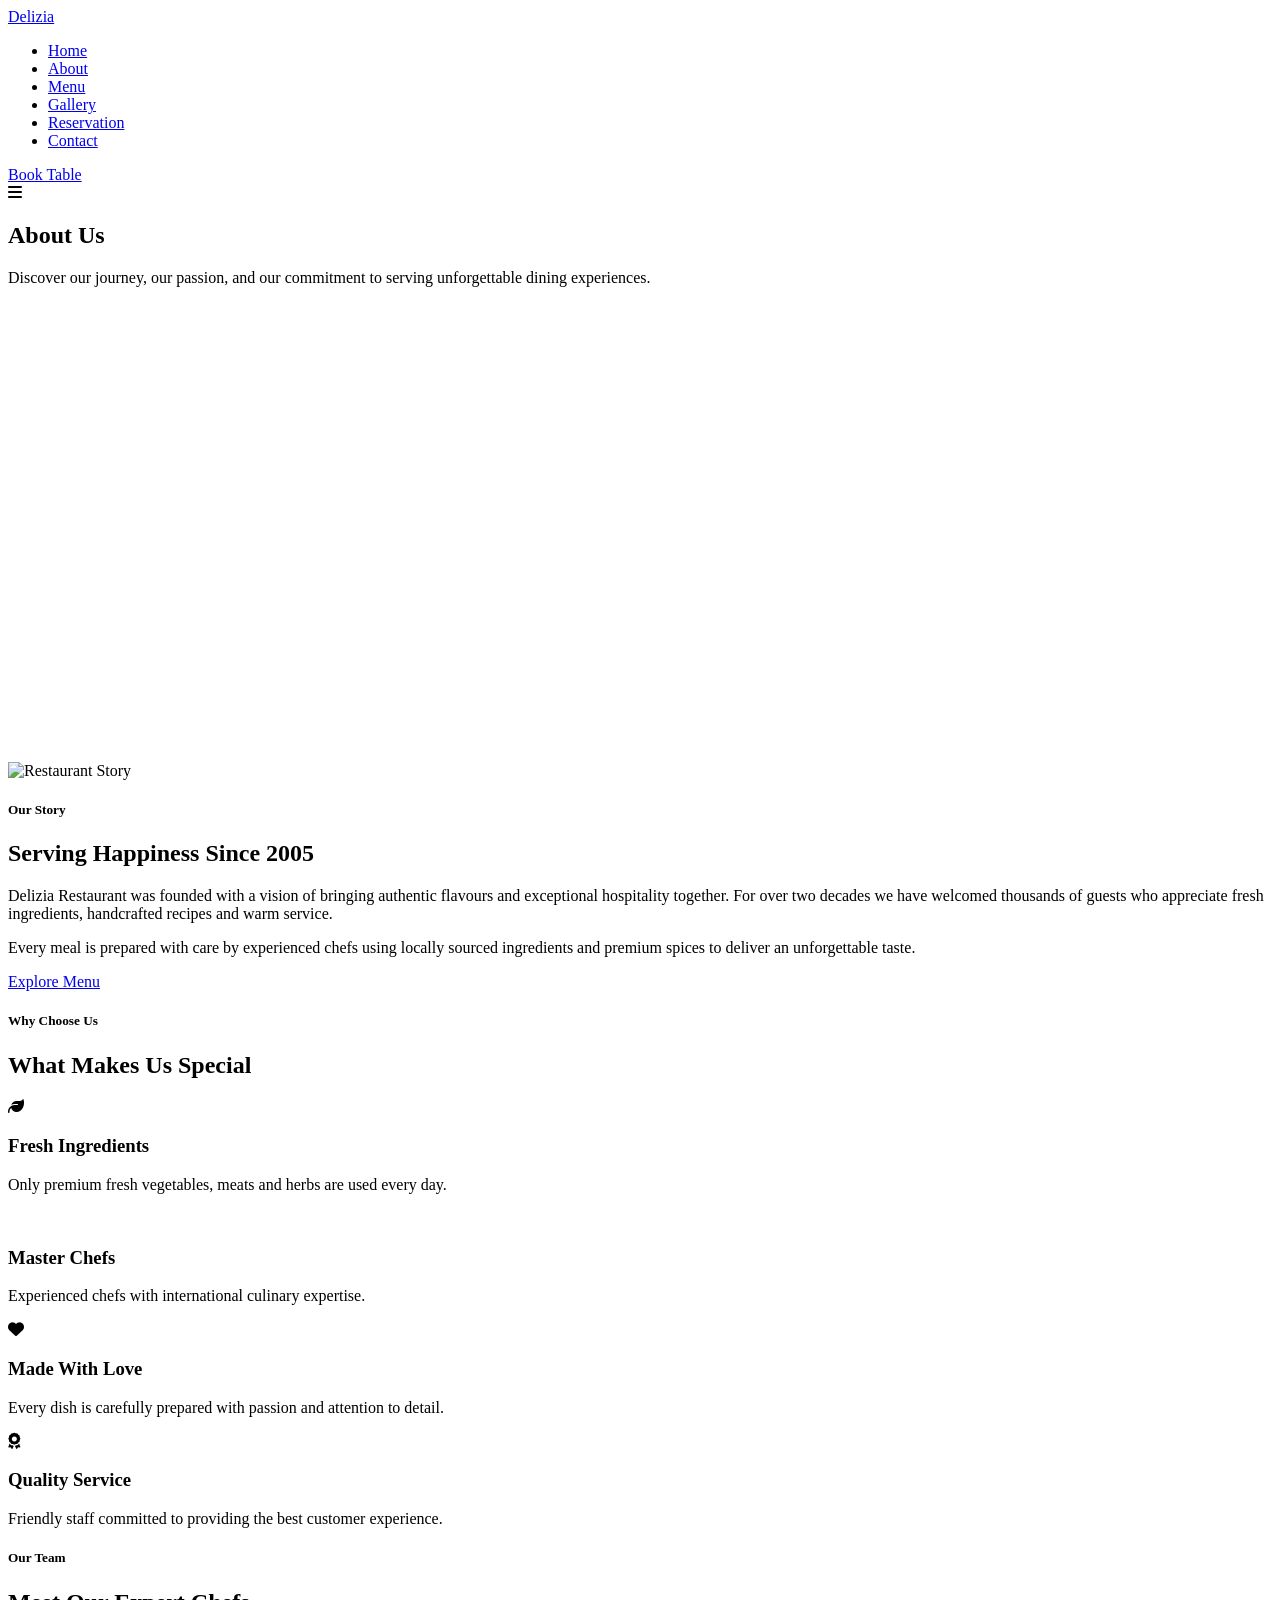
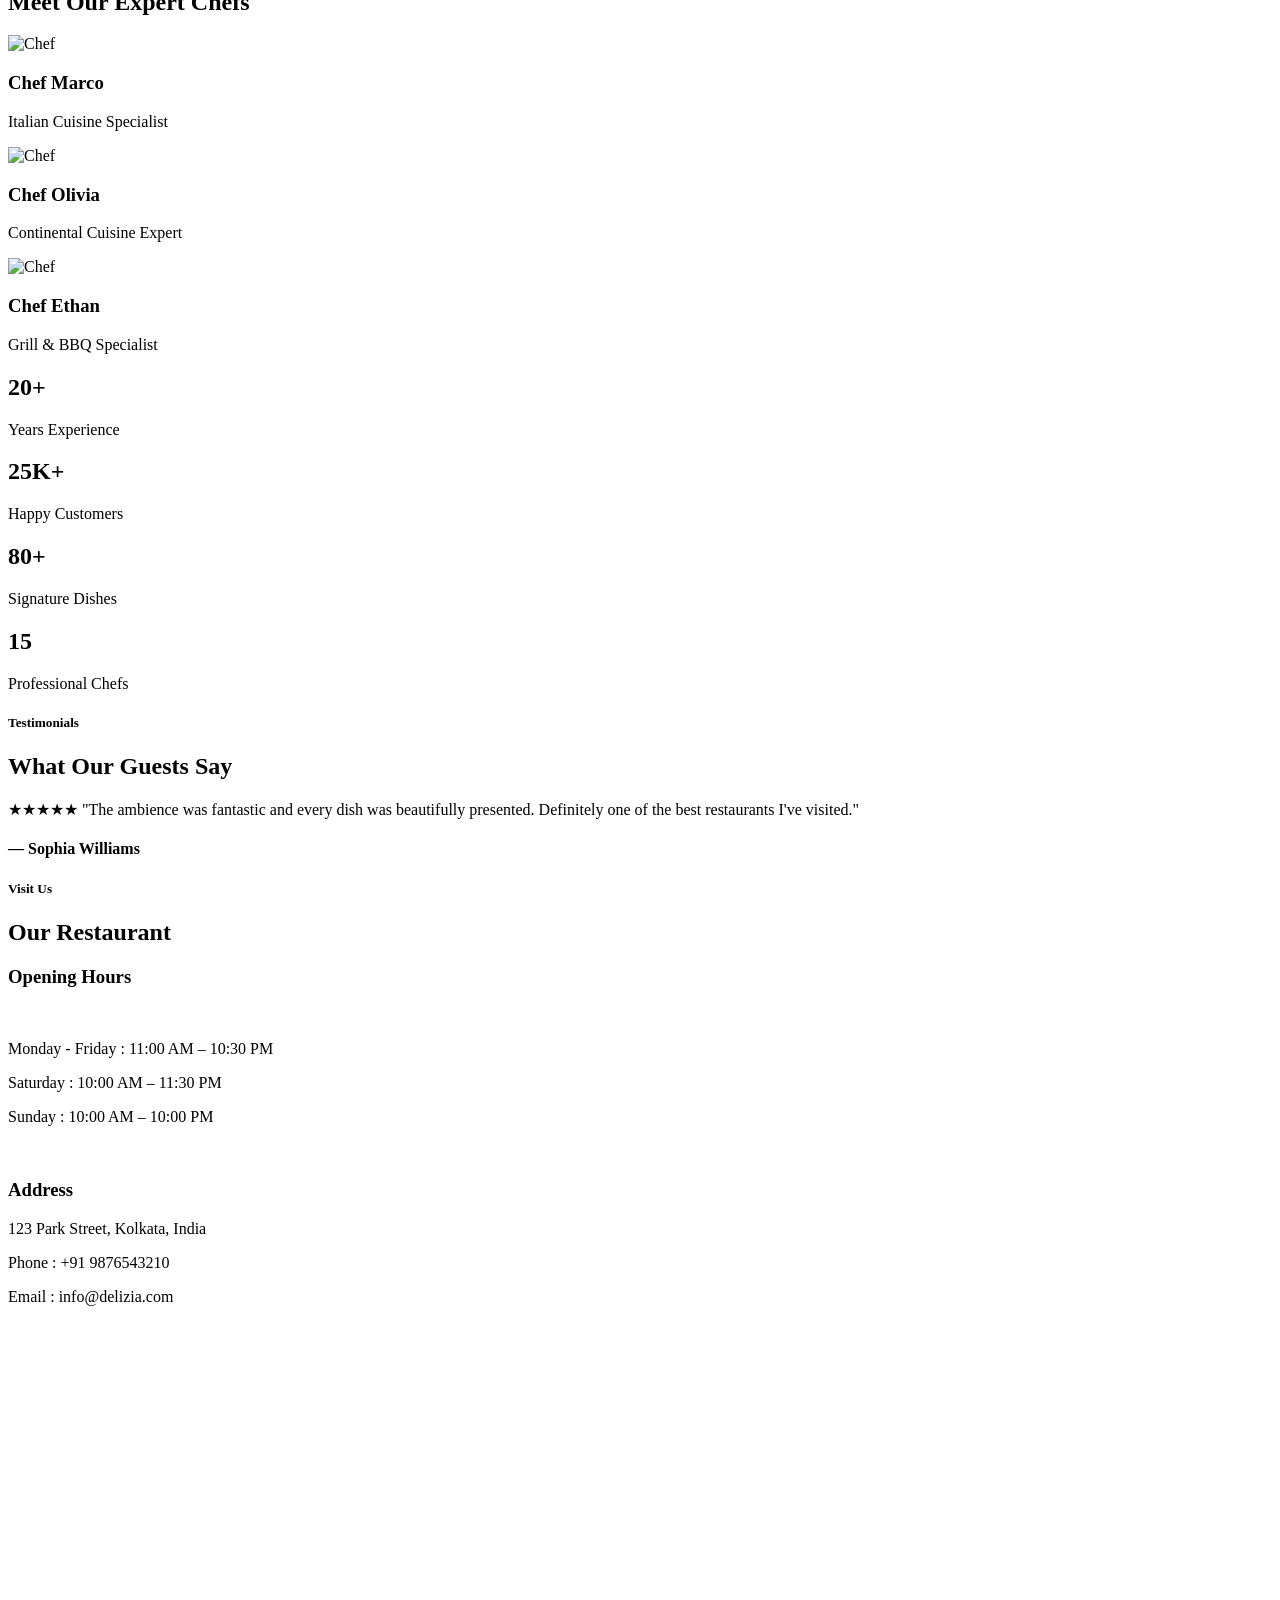
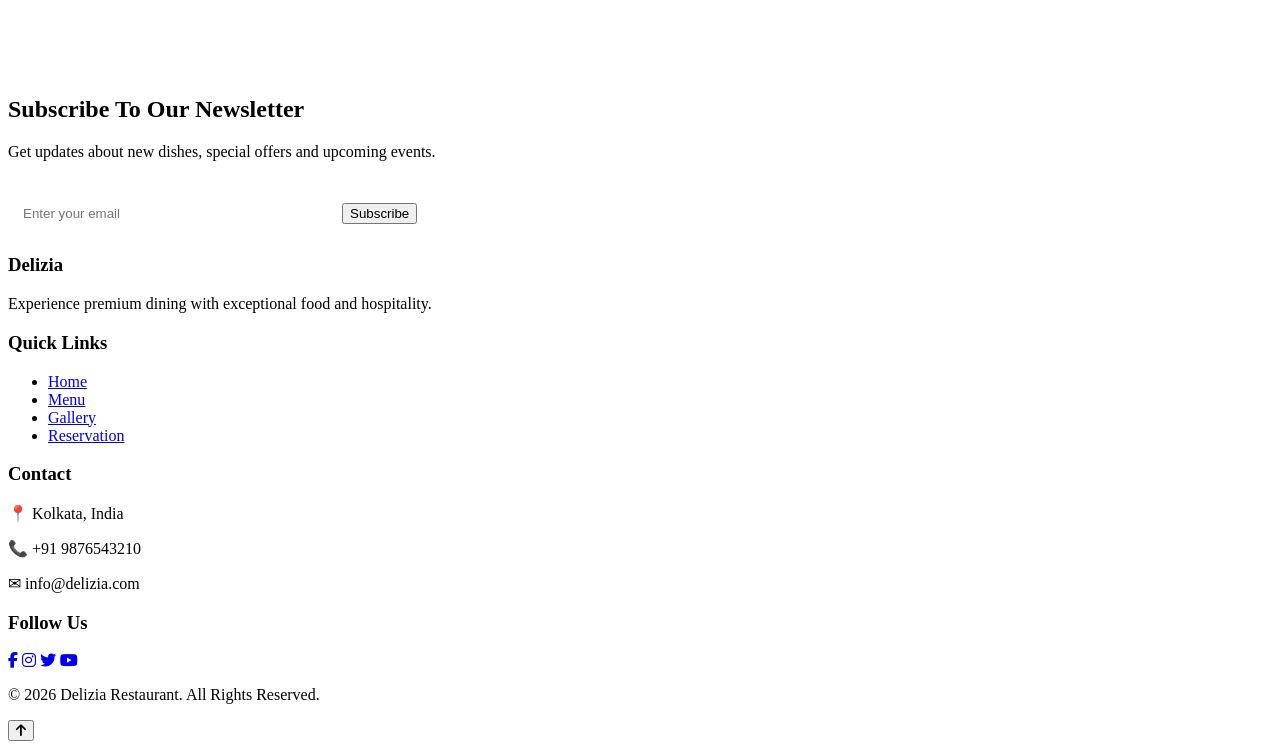
==== about.html @ a8a0c0d1 "Add files via upload" ====
<!DOCTYPE html>
<html lang="en">

<head>

    <meta charset="UTF-8">
    <meta name="viewport" content="width=device-width, initial-scale=1.0">

    <title>About Us | Delizia Restaurant</title>

    <link rel="stylesheet" href="css/style.css">
    <link rel="stylesheet" href="css/responsive.css">
    <link rel="stylesheet" href="css/animation.css">

    <link rel="preconnect" href="https://fonts.googleapis.com">

    <link rel="preconnect" href="https://fonts.gstatic.com" crossorigin>

    <link href="https://fonts.googleapis.com/css2?family=Poppins:wght@300;400;500;600;700&family=Playfair+Display:wght@600;700&display=swap" rel="stylesheet">

    <link rel="stylesheet"
    href="https://cdnjs.cloudflare.com/ajax/libs/font-awesome/6.6.0/css/all.min.css">

</head>

<body>

<!--================ HEADER ================-->

<header class="header">

<div class="container">

<a href="index.html" class="logo">

Delizia

</a>

<nav class="navbar">

<ul>

<li><a href="index.html">Home</a></li>

<li><a href="about.html" class="active">About</a></li>

<li><a href="menu.html">Menu</a></li>

<li><a href="gallery.html">Gallery</a></li>

<li><a href="reservation.html">Reservation</a></li>

<li><a href="contact.html">Contact</a></li>

</ul>

</nav>

<a href="reservation.html" class="btn">

Book Table

</a>

<div class="menu-toggle">

<i class="fas fa-bars"></i>

</div>

</div>

</header>

<!--================ PAGE BANNER ================-->

<section class="hero" style="height:60vh;">

<div class="container hero-content">

<h1>About Us</h1>

<p>

Discover our journey, our passion, and our commitment
to serving unforgettable dining experiences.

</p>

</div>

</section>

<!--================ OUR STORY ================-->

<section class="section">

<div class="container grid-2">

<div>

<img src="images/about/about-1.jpg" alt="Restaurant Story">

</div>

<div class="about-content">

<h5>Our Story</h5>

<h2>Serving Happiness Since 2005</h2>

<p>

Delizia Restaurant was founded with a vision of bringing
authentic flavours and exceptional hospitality together.

For over two decades we have welcomed thousands of
guests who appreciate fresh ingredients, handcrafted
recipes and warm service.

</p>

<p>

Every meal is prepared with care by experienced chefs
using locally sourced ingredients and premium spices to
deliver an unforgettable taste.

</p>

<a href="menu.html" class="btn">

Explore Menu

</a>

</div>

</div>

</section>

<!--================ WHY CHOOSE US ================-->

<section class="section features">

<div class="container">

<div class="section-title">

<h5>Why Choose Us</h5>

<h2>What Makes Us Special</h2>

</div>

<div class="feature-grid">

<div class="feature-box">

<i class="fas fa-leaf"></i>

<h3>Fresh Ingredients</h3>

<p>

Only premium fresh vegetables, meats and herbs
are used every day.

</p>

</div>

<div class="feature-box">

<i class="fas fa-user-chef"></i>

<h3>Master Chefs</h3>

<p>

Experienced chefs with international culinary
expertise.

</p>

</div>

<div class="feature-box">

<i class="fas fa-heart"></i>

<h3>Made With Love</h3>

<p>

Every dish is carefully prepared with passion
and attention to detail.

</p>

</div>

<div class="feature-box">

<i class="fas fa-award"></i>

<h3>Quality Service</h3>

<p>

Friendly staff committed to providing the best
customer experience.

</p>

</div>

</div>

</div>

</section>
<!--================ CHEFS =================-->

<section class="section">

<div class="container">

<div class="section-title">

<h5>Our Team</h5>

<h2>Meet Our Expert Chefs</h2>

</div>

<div class="cards">

<div class="card">

<img src="images/chef/chef1.jpg" alt="Chef">

<h3>Chef Marco</h3>

<p>Italian Cuisine Specialist</p>

</div>

<div class="card">

<img src="images/chef/chef2.jpg" alt="Chef">

<h3>Chef Olivia</h3>

<p>Continental Cuisine Expert</p>

</div>

<div class="card">

<img src="images/chef/chef3.jpg" alt="Chef">

<h3>Chef Ethan</h3>

<p>Grill & BBQ Specialist</p>

</div>

</div>

</div>

</section>

<!--================ COUNTER =================-->

<section class="cta">

<div class="container">

<div class="feature-grid">

<div>

<h2>20+</h2>

<p>Years Experience</p>

</div>

<div>

<h2>25K+</h2>

<p>Happy Customers</p>

</div>

<div>

<h2>80+</h2>

<p>Signature Dishes</p>

</div>

<div>

<h2>15</h2>

<p>Professional Chefs</p>

</div>

</div>

</div>

</section>

<!--================ TESTIMONIAL =================-->

<section class="section testimonial">

<div class="container">

<div class="section-title">

<h5>Testimonials</h5>

<h2>What Our Guests Say</h2>

</div>

<div class="testimonial-box">

<p>

★★★★★

"The ambience was fantastic and every dish was beautifully
presented. Definitely one of the best restaurants I've visited."

</p>

<h4>— Sophia Williams</h4>

</div>

</div>

</section>

<!--================ LOCATION =================-->

<section class="section">

<div class="container">

<div class="section-title">

<h5>Visit Us</h5>

<h2>Our Restaurant</h2>

</div>

<div class="grid-2">

<div>

<h3>Opening Hours</h3>

<br>

<p>Monday - Friday : 11:00 AM – 10:30 PM</p>

<p>Saturday : 10:00 AM – 11:30 PM</p>

<p>Sunday : 10:00 AM – 10:00 PM</p>

<br>

<h3>Address</h3>

<p>123 Park Street, Kolkata, India</p>

<p>Phone : +91 9876543210</p>

<p>Email : info@delizia.com</p>

</div>

<div>

<iframe
src="https://www.google.com/maps?q=Park%20Street%20Kolkata&output=embed"
width="100%"
height="350"
style="border:0;border-radius:12px;"
loading="lazy">
</iframe>

</div>

</div>

</div>

</section>

<!--================ NEWSLETTER =================-->

<section class="cta">

<div class="container">

<h2>Subscribe To Our Newsletter</h2>

<p>

Get updates about new dishes, special offers and upcoming events.

</p>

<form style="margin-top:30px;">

<input
type="email"
placeholder="Enter your email"
style="padding:15px;width:300px;max-width:90%;border:none;border-radius:50px;">

<button class="btn" type="submit">

Subscribe

</button>

</form>

</div>

</section>

<!--================ FOOTER =================-->

<footer>

<div class="container footer-grid">

<div>

<h3>Delizia</h3>

<p>

Experience premium dining with exceptional food and hospitality.

</p>

</div>

<div>

<h3>Quick Links</h3>

<ul>

<li><a href="index.html">Home</a></li>

<li><a href="menu.html">Menu</a></li>

<li><a href="gallery.html">Gallery</a></li>

<li><a href="reservation.html">Reservation</a></li>

</ul>

</div>

<div>

<h3>Contact</h3>

<p>📍 Kolkata, India</p>

<p>📞 +91 9876543210</p>

<p>✉ info@delizia.com</p>

</div>

<div>

<h3>Follow Us</h3>

<div class="social">

<a href="#"><i class="fab fa-facebook-f"></i></a>

<a href="#"><i class="fab fa-instagram"></i></a>

<a href="#"><i class="fab fa-twitter"></i></a>

<a href="#"><i class="fab fa-youtube"></i></a>

</div>

</div>

</div>

<div class="copyright">

<p>&copy; 2026 Delizia Restaurant. All Rights Reserved.</p>

</div>

</footer>

<button id="topBtn">
<i class="fas fa-arrow-up"></i>
</button>

<script src="js/main.js"></script>

</body>
</html>
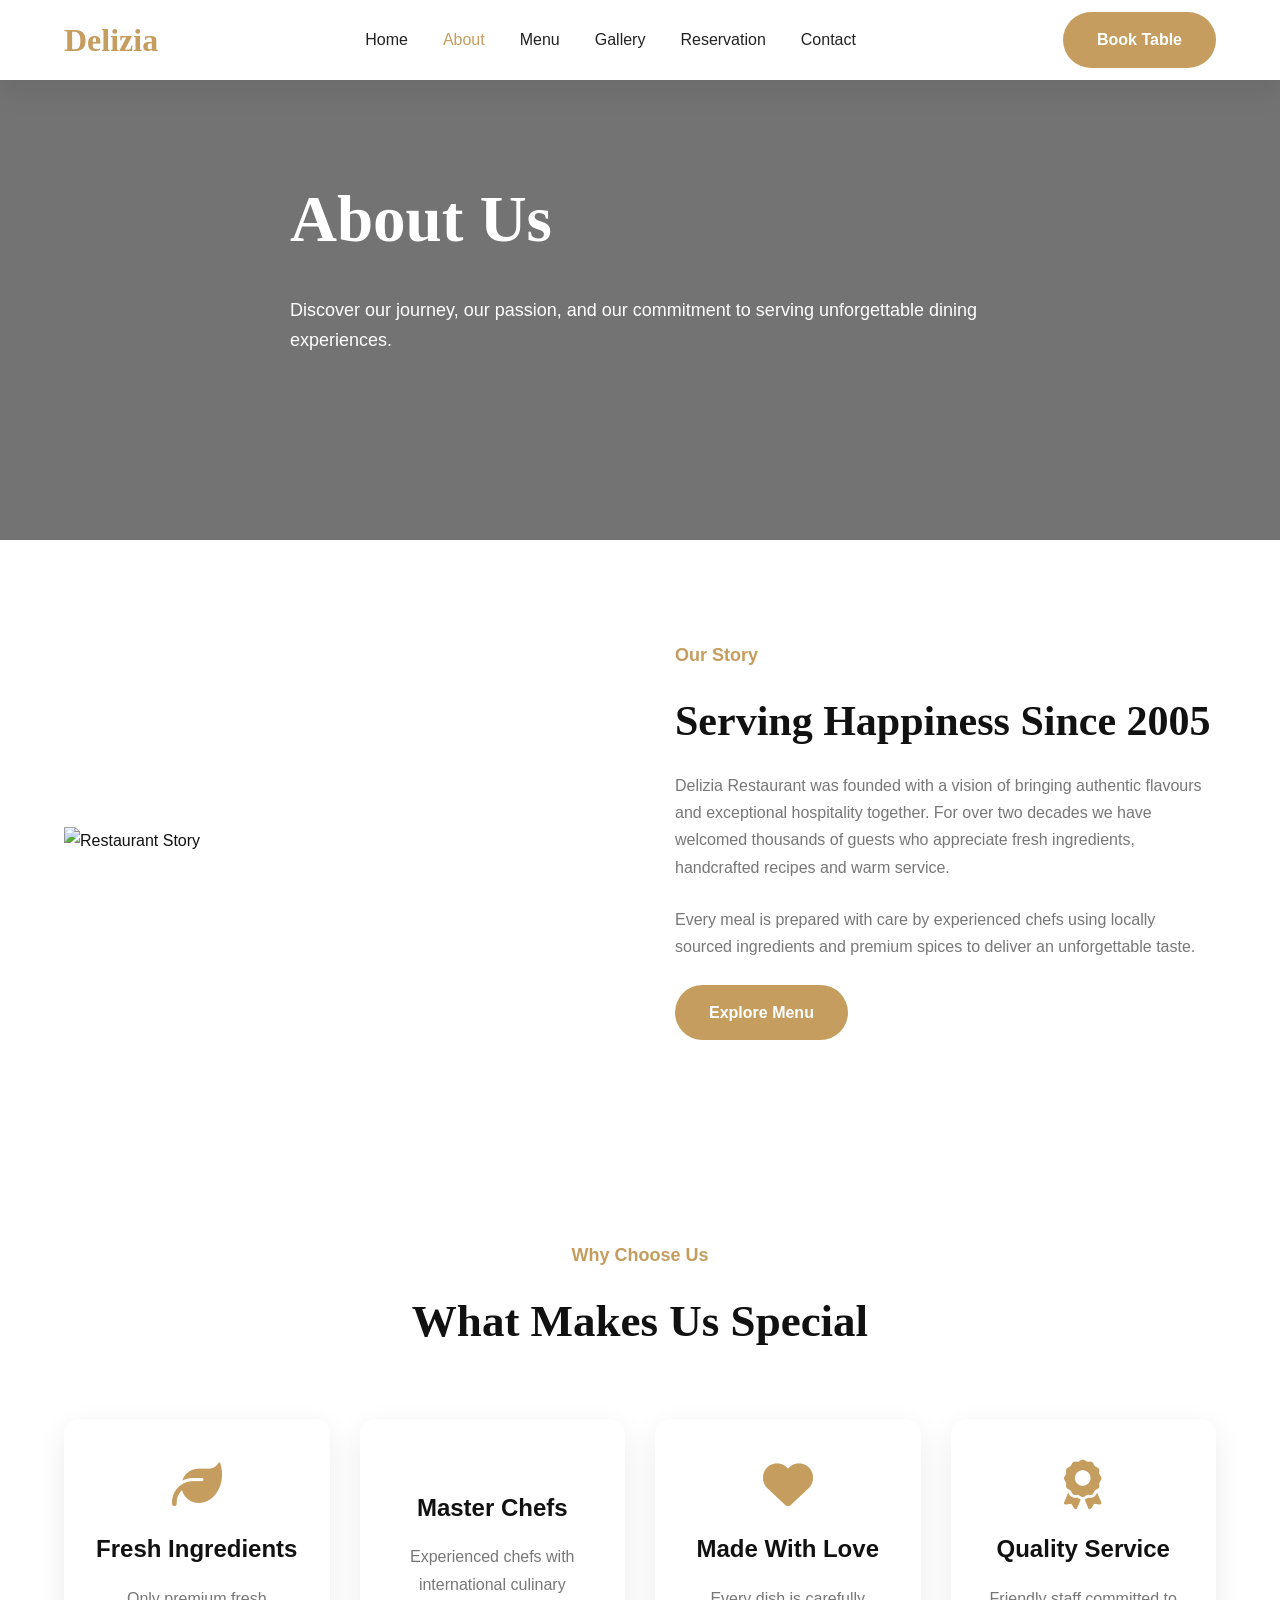
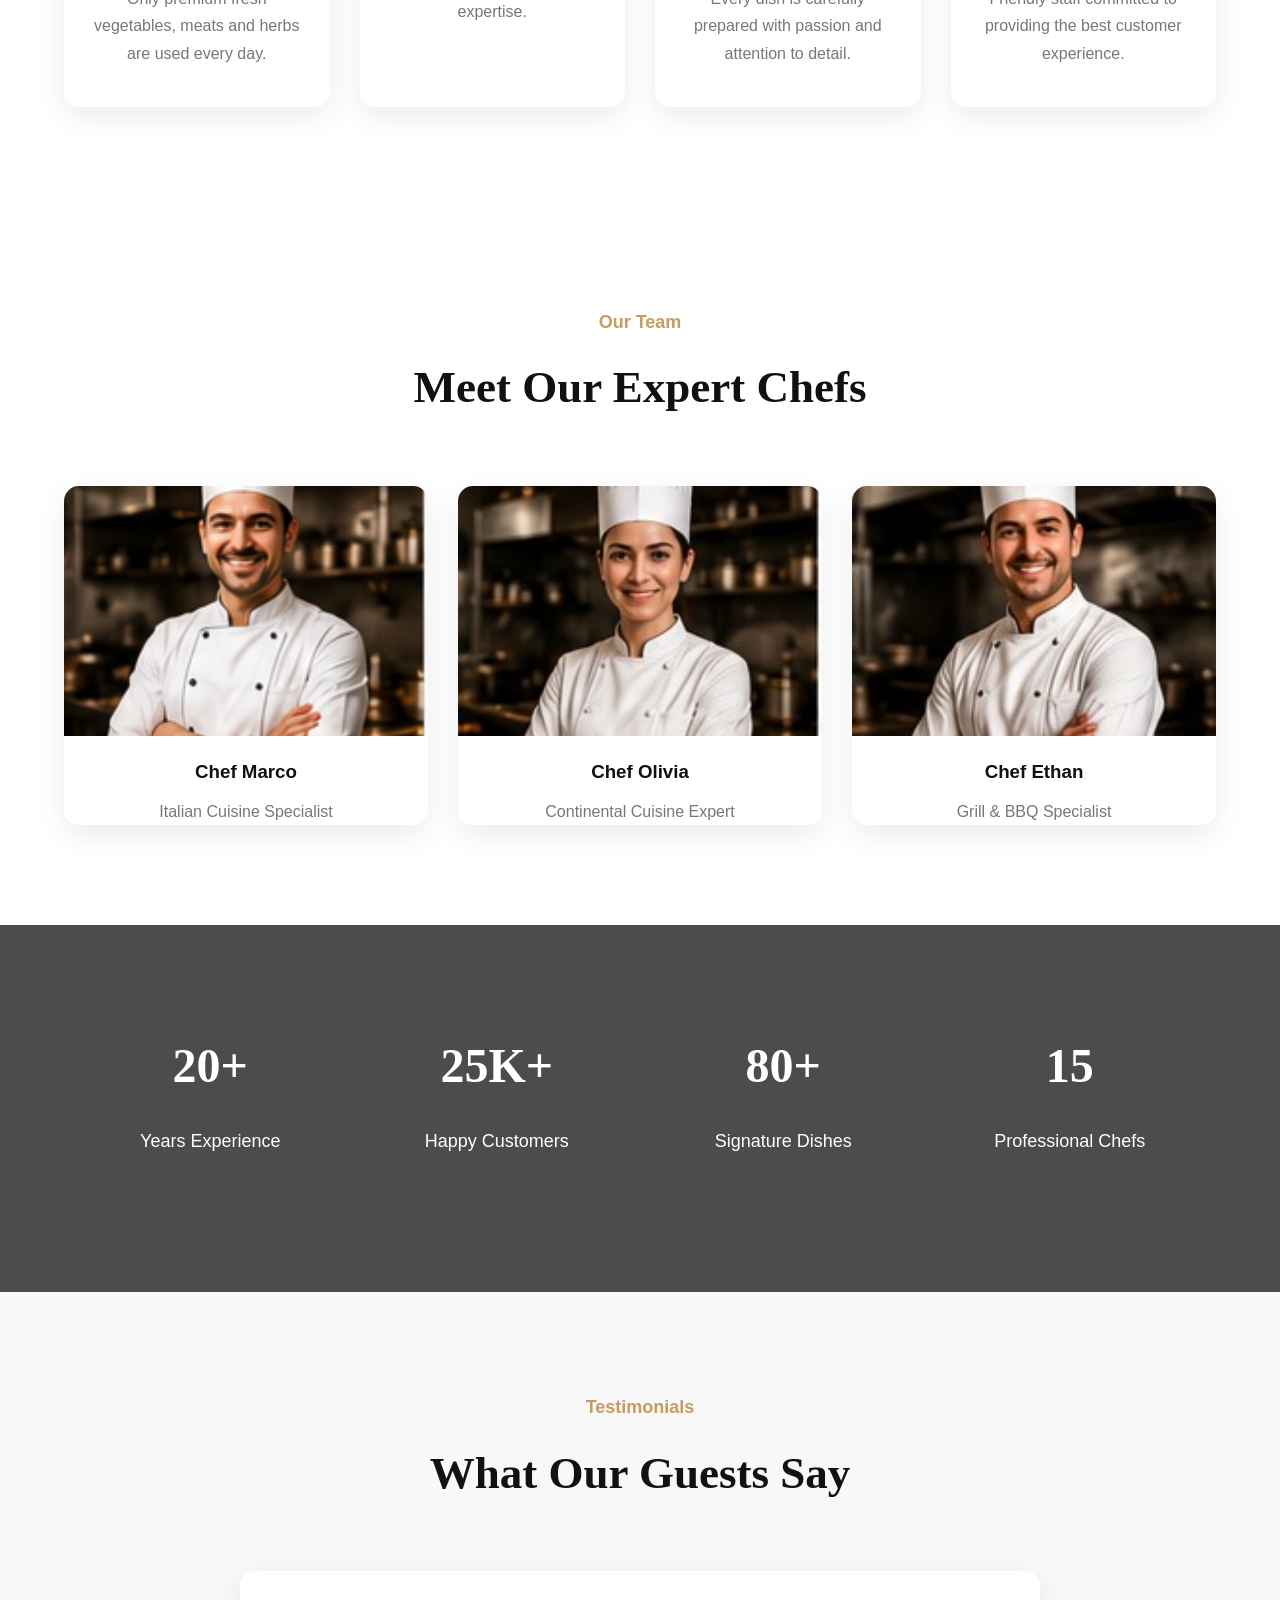
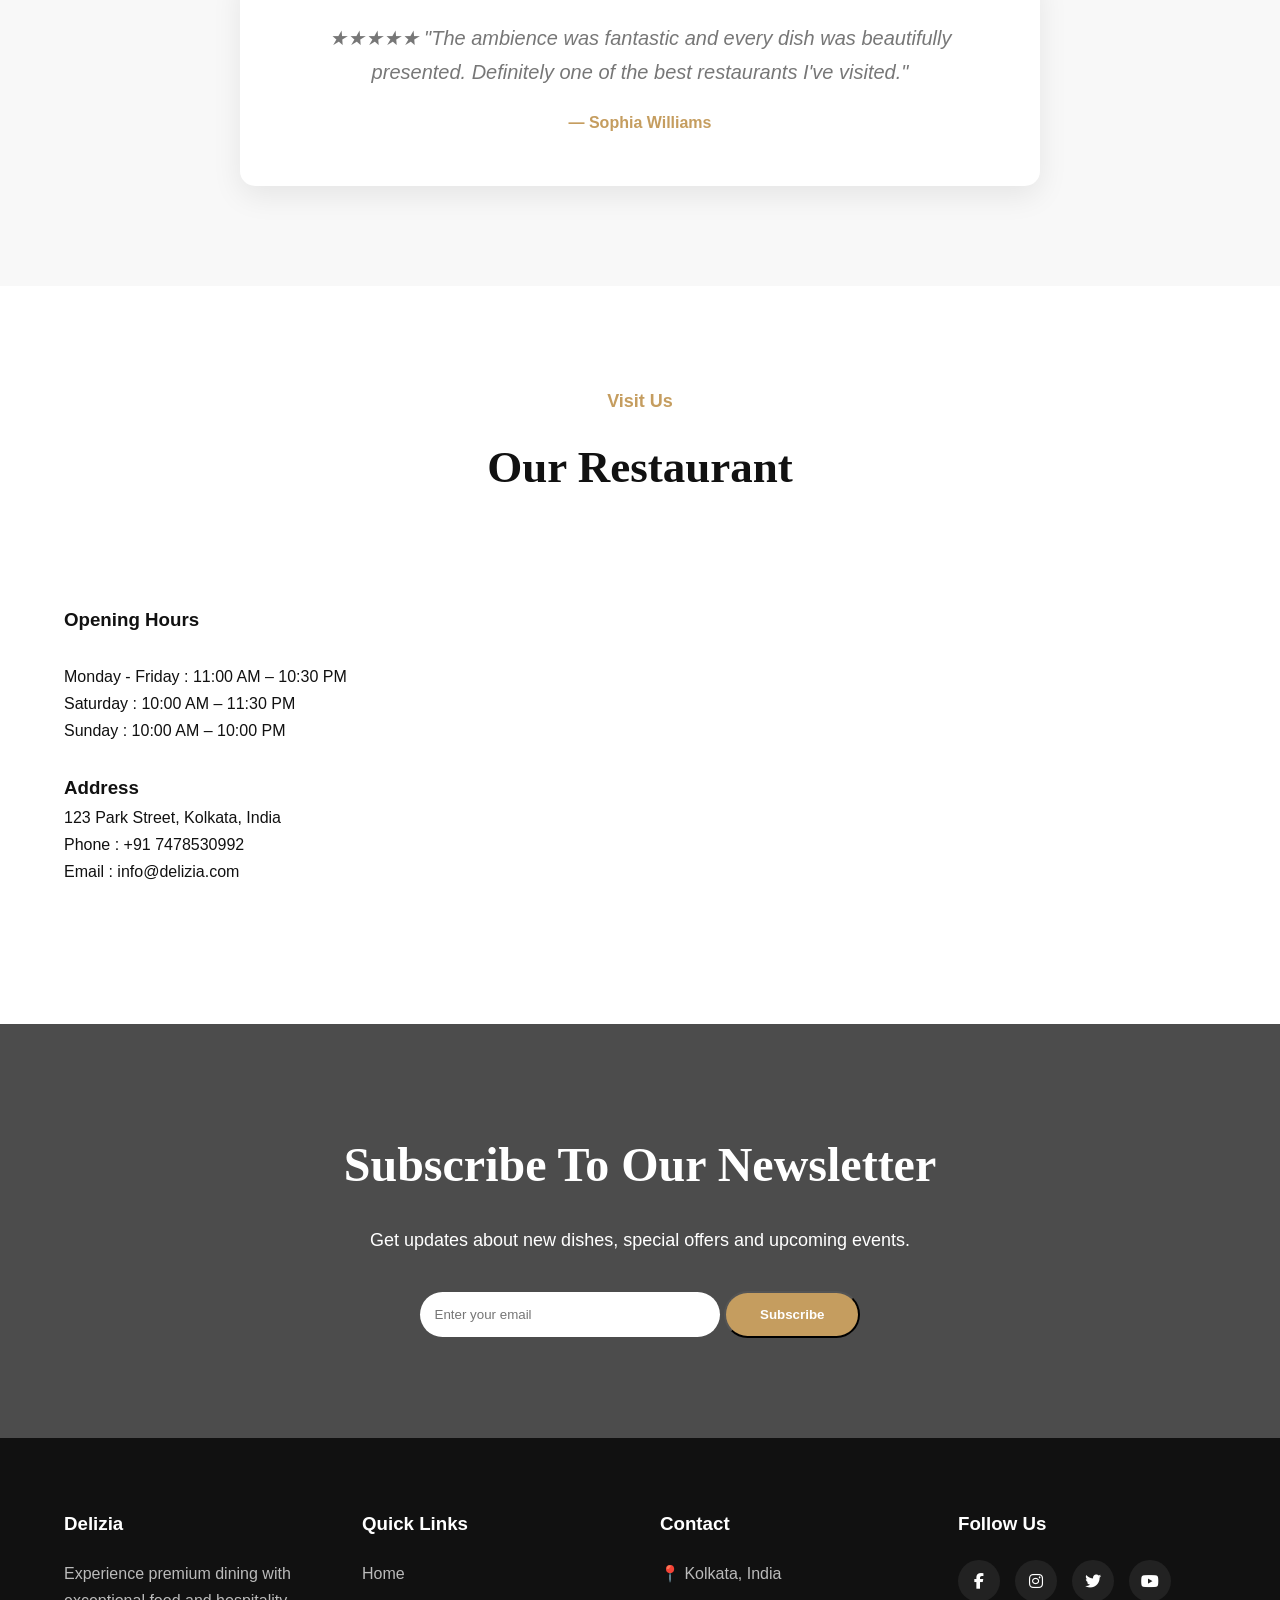
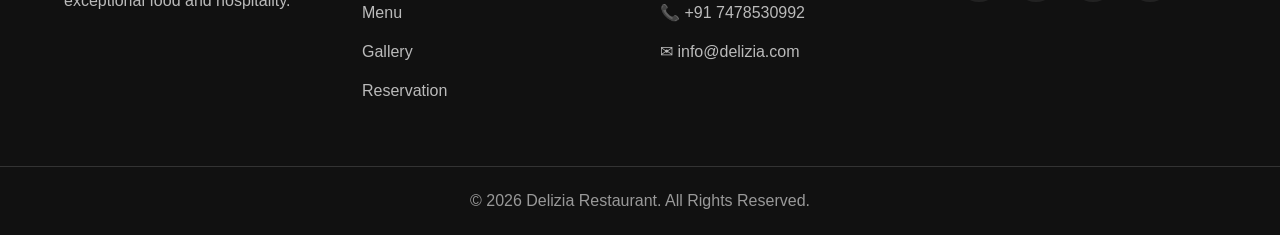
==== commit da6ac486: "Update about.html" ====
--- a/about.html
+++ b/about.html
@@ -8,9 +8,9 @@
 
     <title>About Us | Delizia Restaurant</title>
 
-    <link rel="stylesheet" href="css/style.css">
-    <link rel="stylesheet" href="css/responsive.css">
-    <link rel="stylesheet" href="css/animation.css">
+    <link rel="stylesheet" href="style.css">
+    <link rel="stylesheet" href="responsive.css">
+    <link rel="stylesheet" href="animation.css">
 
     <link rel="preconnect" href="https://fonts.googleapis.com">
 
@@ -240,7 +240,7 @@
 
 <div class="card">
 
-<img src="images/chef/chef1.jpg" alt="Chef">
+<img src="chef1.jpg" alt="Chef">
 
 <h3>Chef Marco</h3>
 
@@ -250,7 +250,7 @@
 
 <div class="card">
 
-<img src="images/chef/chef2.jpg" alt="Chef">
+<img src="chef2.jpg" alt="Chef">
 
 <h3>Chef Olivia</h3>
 
@@ -260,7 +260,7 @@
 
 <div class="card">
 
-<img src="images/chef/chef3.jpg" alt="Chef">
+<img src="chef3.jpg" alt="Chef">
 
 <h3>Chef Ethan</h3>
 
@@ -387,7 +387,7 @@
 
 <p>123 Park Street, Kolkata, India</p>
 
-<p>Phone : +91 9876543210</p>
+<p>Phone : +91 7478530992</p>
 
 <p>Email : info@delizia.com</p>
 
@@ -486,7 +486,7 @@
 
 <p>📍 Kolkata, India</p>
 
-<p>📞 +91 9876543210</p>
+<p>📞 +91 7478530992</p>
 
 <p>✉ info@delizia.com</p>
 
@@ -527,4 +527,4 @@
 <script src="js/main.js"></script>
 
 </body>
-</html>+</html>
--- a/style.css
+++ b/style.css
@@ -0,0 +1,614 @@
+/*==============================
+  GOOGLE FONTS
+==============================*/
+
+@import url('https://fonts.googleapis.com/css2?family=Poppins:wght@300;400;500;600;700&family=Playfair+Display:wght@500;600;700&display=swap');
+
+/*==============================
+ROOT VARIABLES
+==============================*/
+
+:root{
+
+    --primary:#c59d5f;
+    --secondary:#111111;
+    --white:#ffffff;
+    --light:#f8f8f8;
+    --gray:#777;
+    --border:#e5e5e5;
+
+    --shadow:0 10px 30px rgba(0,0,0,.08);
+
+    --transition:.3s ease;
+
+}
+
+/*==============================
+RESET
+==============================*/
+
+*{
+    margin:0;
+    padding:0;
+    box-sizing:border-box;
+}
+
+html{
+    scroll-behavior:smooth;
+}
+
+body{
+
+    font-family:'Poppins',sans-serif;
+    background:var(--white);
+    color:var(--secondary);
+    line-height:1.7;
+
+}
+
+img{
+
+    width:100%;
+    display:block;
+
+}
+
+a{
+
+    text-decoration:none;
+
+}
+
+ul{
+
+    list-style:none;
+
+}
+
+.container{
+
+    width:90%;
+    max-width:1200px;
+    margin:auto;
+
+}
+
+.section{
+
+    padding:100px 0;
+
+}
+
+/*==============================
+BUTTON
+==============================*/
+
+.btn{
+
+    display:inline-block;
+    background:var(--primary);
+    color:#fff;
+    padding:14px 34px;
+    border-radius:40px;
+    transition:.3s;
+    font-weight:600;
+
+}
+
+.btn:hover{
+
+    background:#a57f42;
+    transform:translateY(-3px);
+
+}
+
+.btn-outline{
+
+    background:transparent;
+    border:2px solid #fff;
+    margin-left:15px;
+
+}
+
+.btn-outline:hover{
+
+    background:#fff;
+    color:#111;
+
+}
+
+/*==============================
+HEADER
+==============================*/
+
+.header{
+
+    position:fixed;
+    top:0;
+    left:0;
+    width:100%;
+    background:#fff;
+    box-shadow:var(--shadow);
+    z-index:999;
+
+}
+
+.header .container{
+
+    display:flex;
+    justify-content:space-between;
+    align-items:center;
+    height:80px;
+
+}
+
+.logo{
+
+    font-size:32px;
+    font-family:'Playfair Display',serif;
+    color:var(--primary);
+    font-weight:bold;
+
+}
+
+.navbar ul{
+
+    display:flex;
+    gap:35px;
+
+}
+
+.navbar a{
+
+    color:#222;
+    font-weight:500;
+    transition:.3s;
+
+}
+
+.navbar a:hover,
+.navbar a.active{
+
+    color:var(--primary);
+
+}
+
+.menu-toggle{
+
+    display:none;
+    font-size:28px;
+    cursor:pointer;
+
+}
+
+/*==============================
+HERO
+==============================*/
+
+.hero{
+
+    height:100vh;
+    background:
+    linear-gradient(rgba(0,0,0,.55),rgba(0,0,0,.55)),
+    url("../images/hero/hero.jpg") center/cover no-repeat;
+
+    display:flex;
+    align-items:center;
+    color:#fff;
+
+}
+
+.hero-content{
+
+    max-width:700px;
+
+}
+
+.hero span{
+
+    color:var(--primary);
+    font-size:20px;
+    letter-spacing:2px;
+
+}
+
+.hero h1{
+
+    font-size:65px;
+    margin:20px 0;
+
+    font-family:'Playfair Display',serif;
+
+}
+
+.hero p{
+
+    font-size:18px;
+    margin-bottom:40px;
+
+}
+
+.hero-buttons{
+
+    display:flex;
+    align-items:center;
+
+}
+
+/*==============================
+ABOUT
+==============================*/
+
+.grid-2{
+
+    display:grid;
+    grid-template-columns:repeat(2,1fr);
+    gap:70px;
+    align-items:center;
+
+}
+
+.about-image img{
+
+    border-radius:15px;
+    box-shadow:var(--shadow);
+
+}
+
+.about-content h5{
+
+    color:var(--primary);
+    font-size:18px;
+
+}
+
+.about-content h2{
+
+    font-size:42px;
+    margin:15px 0;
+
+    font-family:'Playfair Display',serif;
+
+}
+
+.about-content p{
+
+    color:var(--gray);
+    margin-bottom:25px;
+
+}
+
+.about-content ul{
+
+    margin-bottom:30px;
+
+}
+
+.about-content li{
+
+    margin-bottom:12px;
+
+}
+
+.about-content i{
+
+    color:var(--primary);
+    margin-right:10px;
+
+}
+
+/*==============================
+SECTION TITLE
+==============================*/
+
+.section-title{
+
+    text-align:center;
+    margin-bottom:60px;
+
+}
+
+.section-title h5{
+
+    color:var(--primary);
+    font-size:18px;
+
+}
+
+.section-title h2{
+
+    font-size:45px;
+    margin-top:12px;
+
+    font-family:'Playfair Display',serif;
+
+}
+
+/*==============================
+CARDS
+==============================*/
+
+.cards{
+
+    display:grid;
+    grid-template-columns:repeat(3,1fr);
+    gap:30px;
+
+}
+
+.card{
+
+    background:#fff;
+    border-radius:15px;
+    overflow:hidden;
+    box-shadow:var(--shadow);
+    transition:.3s;
+    text-align:center;
+
+}
+
+.card:hover{
+
+    transform:translateY(-10px);
+
+}
+
+.card img{
+
+    height:250px;
+    object-fit:cover;
+
+}
+
+.card h3{
+
+    margin:20px 0 10px;
+
+}
+
+.card p{
+
+    color:var(--gray);
+    padding:0 20px;
+
+}
+
+.card h4{
+
+    margin:20px;
+    color:var(--primary);
+    font-size:24px;
+
+}
+
+/*====================================
+FEATURES
+====================================*/
+
+.feature-grid{
+    display:grid;
+    grid-template-columns:repeat(auto-fit,minmax(250px,1fr));
+    gap:30px;
+}
+
+.feature-box{
+    background:#fff;
+    padding:40px 30px;
+    text-align:center;
+    border-radius:15px;
+    box-shadow:var(--shadow);
+    transition:var(--transition);
+}
+
+.feature-box:hover{
+    transform:translateY(-10px);
+}
+
+.feature-box i{
+    font-size:50px;
+    color:var(--primary);
+    margin-bottom:20px;
+}
+
+.feature-box h3{
+    margin-bottom:15px;
+    font-size:24px;
+}
+
+.feature-box p{
+    color:var(--gray);
+}
+
+/*====================================
+TESTIMONIAL
+====================================*/
+
+.testimonial{
+    background:var(--light);
+}
+
+.testimonial-box{
+    max-width:800px;
+    margin:auto;
+    background:#fff;
+    padding:50px;
+    border-radius:15px;
+    text-align:center;
+    box-shadow:var(--shadow);
+}
+
+.testimonial-box p{
+    font-size:20px;
+    color:var(--gray);
+    font-style:italic;
+    margin-bottom:20px;
+}
+
+.testimonial-box h4{
+    color:var(--primary);
+}
+
+/*====================================
+CTA
+====================================*/
+
+.cta{
+    background:linear-gradient(rgba(0,0,0,.7),rgba(0,0,0,.7)),
+    url("../images/hero/cta.jpg") center/cover;
+    color:#fff;
+    text-align:center;
+    padding:100px 20px;
+}
+
+.cta h2{
+    font-size:48px;
+    margin-bottom:20px;
+    font-family:'Playfair Display',serif;
+}
+
+.cta p{
+    max-width:700px;
+    margin:0 auto 35px;
+    font-size:18px;
+}
+
+/*====================================
+FOOTER
+====================================*/
+
+footer{
+    background:#111;
+    color:#ddd;
+    padding:70px 0 20px;
+}
+
+.footer-grid{
+    display:grid;
+    grid-template-columns:repeat(auto-fit,minmax(220px,1fr));
+    gap:40px;
+}
+
+.footer-grid h3{
+    color:#fff;
+    margin-bottom:20px;
+}
+
+.footer-grid p,
+.footer-grid li{
+    margin-bottom:12px;
+    color:#bbb;
+}
+
+.footer-grid a{
+    color:#bbb;
+    transition:.3s;
+}
+
+.footer-grid a:hover{
+    color:var(--primary);
+}
+
+.social{
+    display:flex;
+    gap:15px;
+}
+
+.social a{
+    width:42px;
+    height:42px;
+    background:#222;
+    border-radius:50%;
+    display:flex;
+    align-items:center;
+    justify-content:center;
+    color:#fff;
+    transition:.3s;
+}
+
+.social a:hover{
+    background:var(--primary);
+}
+
+.copyright{
+    border-top:1px solid #333;
+    margin-top:50px;
+    padding-top:20px;
+    text-align:center;
+    color:#999;
+}
+
+/*====================================
+BACK TO TOP
+====================================*/
+
+#topBtn{
+    position:fixed;
+    bottom:25px;
+    right:25px;
+    width:50px;
+    height:50px;
+    border:none;
+    border-radius:50%;
+    background:var(--primary);
+    color:#fff;
+    cursor:pointer;
+    display:none;
+    box-shadow:var(--shadow);
+    transition:.3s;
+    z-index:999;
+}
+
+#topBtn:hover{
+    transform:translateY(-5px);
+    background:#a57f42;
+}
+
+/*====================================
+UTILITY
+====================================*/
+
+.text-center{
+    text-align:center;
+}
+
+.mt-1{margin-top:10px;}
+.mt-2{margin-top:20px;}
+.mt-3{margin-top:30px;}
+.mt-4{margin-top:40px;}
+.mt-5{margin-top:50px;}
+
+.mb-1{margin-bottom:10px;}
+.mb-2{margin-bottom:20px;}
+.mb-3{margin-bottom:30px;}
+.mb-4{margin-bottom:40px;}
+.mb-5{margin-bottom:50px;}
+
+/*====================================
+SCROLLBAR
+====================================*/
+
+::-webkit-scrollbar{
+    width:10px;
+}
+
+::-webkit-scrollbar-track{
+    background:#eee;
+}
+
+::-webkit-scrollbar-thumb{
+    background:var(--primary);
+    border-radius:20px;
+}
+
+::-webkit-scrollbar-thumb:hover{
+    background:#a57f42;
+}
+
+/*====================================
+SELECTION
+====================================*/
+
+::selection{
+    background:var(--primary);
+    color:#fff;
+}
--- a/responsive.css
+++ b/responsive.css
@@ -0,0 +1,257 @@
+/*====================================
+LARGE DEVICES
+====================================*/
+
+@media (max-width:1200px){
+
+.container{
+    width:95%;
+}
+
+.hero h1{
+    font-size:55px;
+}
+
+.section-title h2{
+    font-size:40px;
+}
+
+}
+
+/*====================================
+TABLETS
+====================================*/
+
+@media (max-width:992px){
+
+.grid-2{
+    grid-template-columns:1fr;
+    gap:50px;
+}
+
+.cards{
+    grid-template-columns:repeat(2,1fr);
+}
+
+.feature-grid{
+    grid-template-columns:repeat(2,1fr);
+}
+
+.hero{
+    text-align:center;
+}
+
+.hero-content{
+    margin:auto;
+}
+
+.hero-buttons{
+    justify-content:center;
+}
+
+.about-content{
+    text-align:center;
+}
+
+.about-content ul{
+    display:inline-block;
+    text-align:left;
+}
+
+.footer-grid{
+    grid-template-columns:repeat(2,1fr);
+}
+
+}
+
+/*====================================
+MOBILE MENU
+====================================*/
+
+@media (max-width:768px){
+
+.header .container{
+    height:70px;
+}
+
+.logo{
+    font-size:28px;
+}
+
+.menu-toggle{
+    display:block;
+}
+
+.navbar{
+
+    position:absolute;
+    top:70px;
+    left:0;
+    width:100%;
+    background:#fff;
+    display:none;
+    box-shadow:0 10px 20px rgba(0,0,0,.08);
+
+}
+
+.navbar.active{
+    display:block;
+}
+
+.navbar ul{
+    flex-direction:column;
+    gap:0;
+}
+
+.navbar li{
+    border-bottom:1px solid #eee;
+}
+
+.navbar a{
+    display:block;
+    padding:18px;
+}
+
+.header .btn{
+    display:none;
+}
+
+.hero{
+    height:90vh;
+}
+
+.hero h1{
+    font-size:42px;
+}
+
+.hero p{
+    font-size:16px;
+}
+
+.hero-buttons{
+    flex-direction:column;
+    gap:15px;
+}
+
+.btn-outline{
+    margin-left:0;
+}
+
+.section{
+    padding:70px 0;
+}
+
+.section-title h2{
+    font-size:34px;
+}
+
+.cards{
+    grid-template-columns:1fr;
+}
+
+.feature-grid{
+    grid-template-columns:1fr;
+}
+
+.testimonial-box{
+    padding:35px 25px;
+}
+
+.cta h2{
+    font-size:34px;
+}
+
+.footer-grid{
+    grid-template-columns:1fr;
+    text-align:center;
+}
+
+.social{
+    justify-content:center;
+}
+
+}
+
+/*====================================
+SMALL MOBILE
+====================================*/
+
+@media (max-width:576px){
+
+.hero h1{
+    font-size:34px;
+}
+
+.hero span{
+    font-size:16px;
+}
+
+.about-content h2{
+    font-size:30px;
+}
+
+.section-title h2{
+    font-size:28px;
+}
+
+.card img{
+    height:220px;
+}
+
+.cta{
+    padding:70px 20px;
+}
+
+.cta h2{
+    font-size:28px;
+}
+
+.testimonial-box p{
+    font-size:17px;
+}
+
+#topBtn{
+    width:45px;
+    height:45px;
+    bottom:20px;
+    right:20px;
+}
+
+}
+
+/*====================================
+EXTRA SMALL
+====================================*/
+
+@media (max-width:400px){
+
+.hero h1{
+    font-size:28px;
+}
+
+.hero p{
+    font-size:15px;
+}
+
+.btn{
+    padding:12px 24px;
+    font-size:14px;
+}
+
+.logo{
+    font-size:24px;
+}
+
+.section-title h2{
+    font-size:24px;
+}
+
+.about-content h2{
+    font-size:26px;
+}
+
+.cta h2{
+    font-size:24px;
+}
+
+}
--- a/animation.css
+++ b/animation.css
@@ -0,0 +1,215 @@
+/*=====================================
+FADE IN
+=====================================*/
+
+@keyframes fadeIn{
+
+0%{
+opacity:0;
+transform:translateY(30px);
+}
+
+100%{
+opacity:1;
+transform:translateY(0);
+}
+
+}
+
+/*=====================================
+SLIDE LEFT
+=====================================*/
+
+@keyframes slideLeft{
+
+0%{
+opacity:0;
+transform:translateX(-60px);
+}
+
+100%{
+opacity:1;
+transform:translateX(0);
+}
+
+}
+
+/*=====================================
+SLIDE RIGHT
+=====================================*/
+
+@keyframes slideRight{
+
+0%{
+opacity:0;
+transform:translateX(60px);
+}
+
+100%{
+opacity:1;
+transform:translateX(0);
+}
+
+}
+
+/*=====================================
+ZOOM IN
+=====================================*/
+
+@keyframes zoomIn{
+
+0%{
+opacity:0;
+transform:scale(.8);
+}
+
+100%{
+opacity:1;
+transform:scale(1);
+}
+
+}
+
+/*=====================================
+FLOAT
+=====================================*/
+
+@keyframes float{
+
+0%,100%{
+transform:translateY(0);
+}
+
+50%{
+transform:translateY(-10px);
+}
+
+}
+
+/*=====================================
+ROTATE
+=====================================*/
+
+@keyframes rotate{
+
+from{
+transform:rotate(0deg);
+}
+
+to{
+transform:rotate(360deg);
+}
+
+}
+
+/*=====================================
+CLASSES
+=====================================*/
+
+.fade-in{
+animation:fadeIn .8s ease forwards;
+}
+
+.slide-left{
+animation:slideLeft .8s ease forwards;
+}
+
+.slide-right{
+animation:slideRight .8s ease forwards;
+}
+
+.zoom-in{
+animation:zoomIn .8s ease forwards;
+}
+
+.float{
+animation:float 3s ease-in-out infinite;
+}
+
+.rotate{
+animation:rotate 12s linear infinite;
+}
+
+/*=====================================
+HOVER EFFECTS
+=====================================*/
+
+.card,
+.feature-box,
+.gallery-item{
+
+transition:.4s ease;
+
+}
+
+.card:hover,
+.feature-box:hover{
+
+transform:translateY(-10px);
+
+}
+
+.gallery-item{
+
+overflow:hidden;
+border-radius:15px;
+cursor:pointer;
+
+}
+
+.gallery-item img{
+
+width:100%;
+height:100%;
+display:block;
+transition:.5s;
+
+}
+
+.gallery-item:hover img{
+
+transform:scale(1.1);
+
+}
+
+/*=====================================
+BUTTON
+=====================================*/
+
+.btn{
+
+transition:.3s ease;
+
+}
+
+.btn:hover{
+
+transform:translateY(-3px);
+
+}
+
+/*=====================================
+SOCIAL ICON
+=====================================*/
+
+.social a:hover{
+
+transform:translateY(-5px);
+
+}
+
+/*=====================================
+BACK TO TOP
+=====================================*/
+
+#topBtn{
+
+transition:.3s ease;
+
+}
+
+#topBtn:hover{
+
+transform:scale(1.1);
+
+}
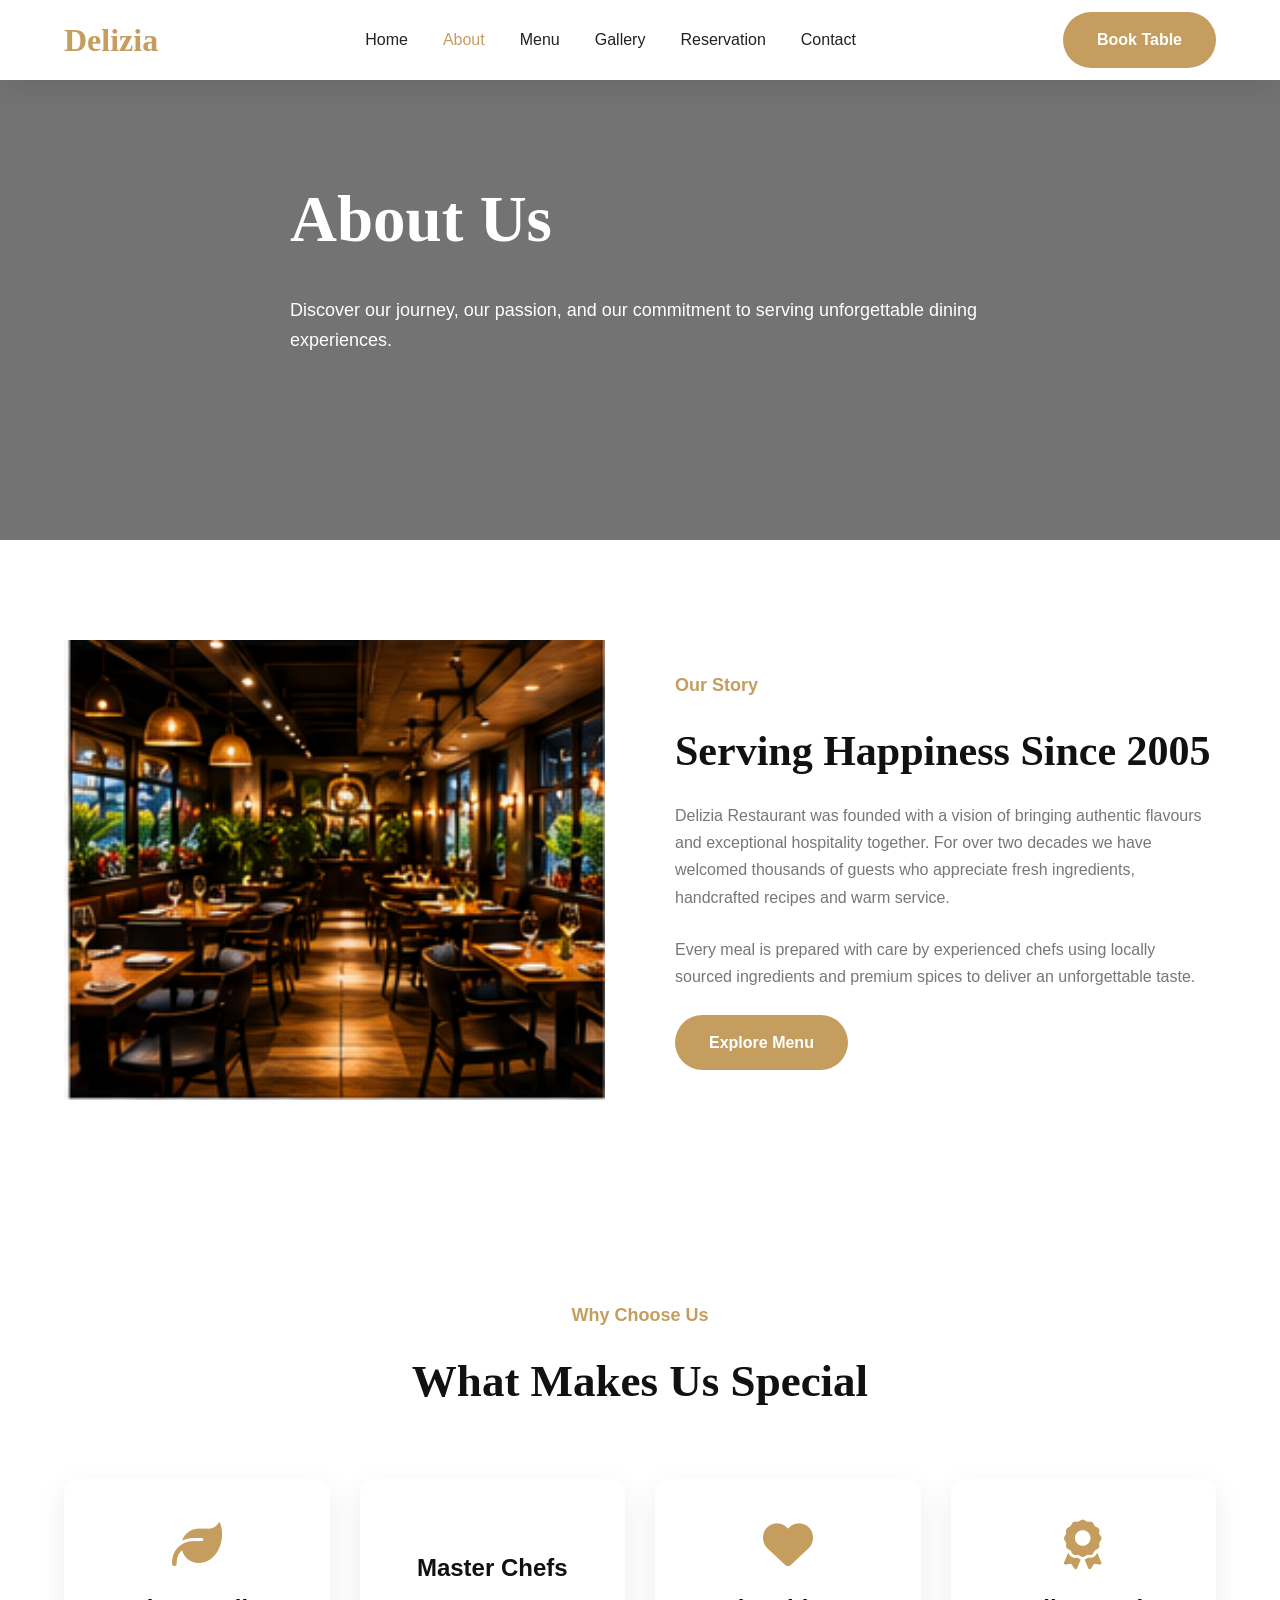
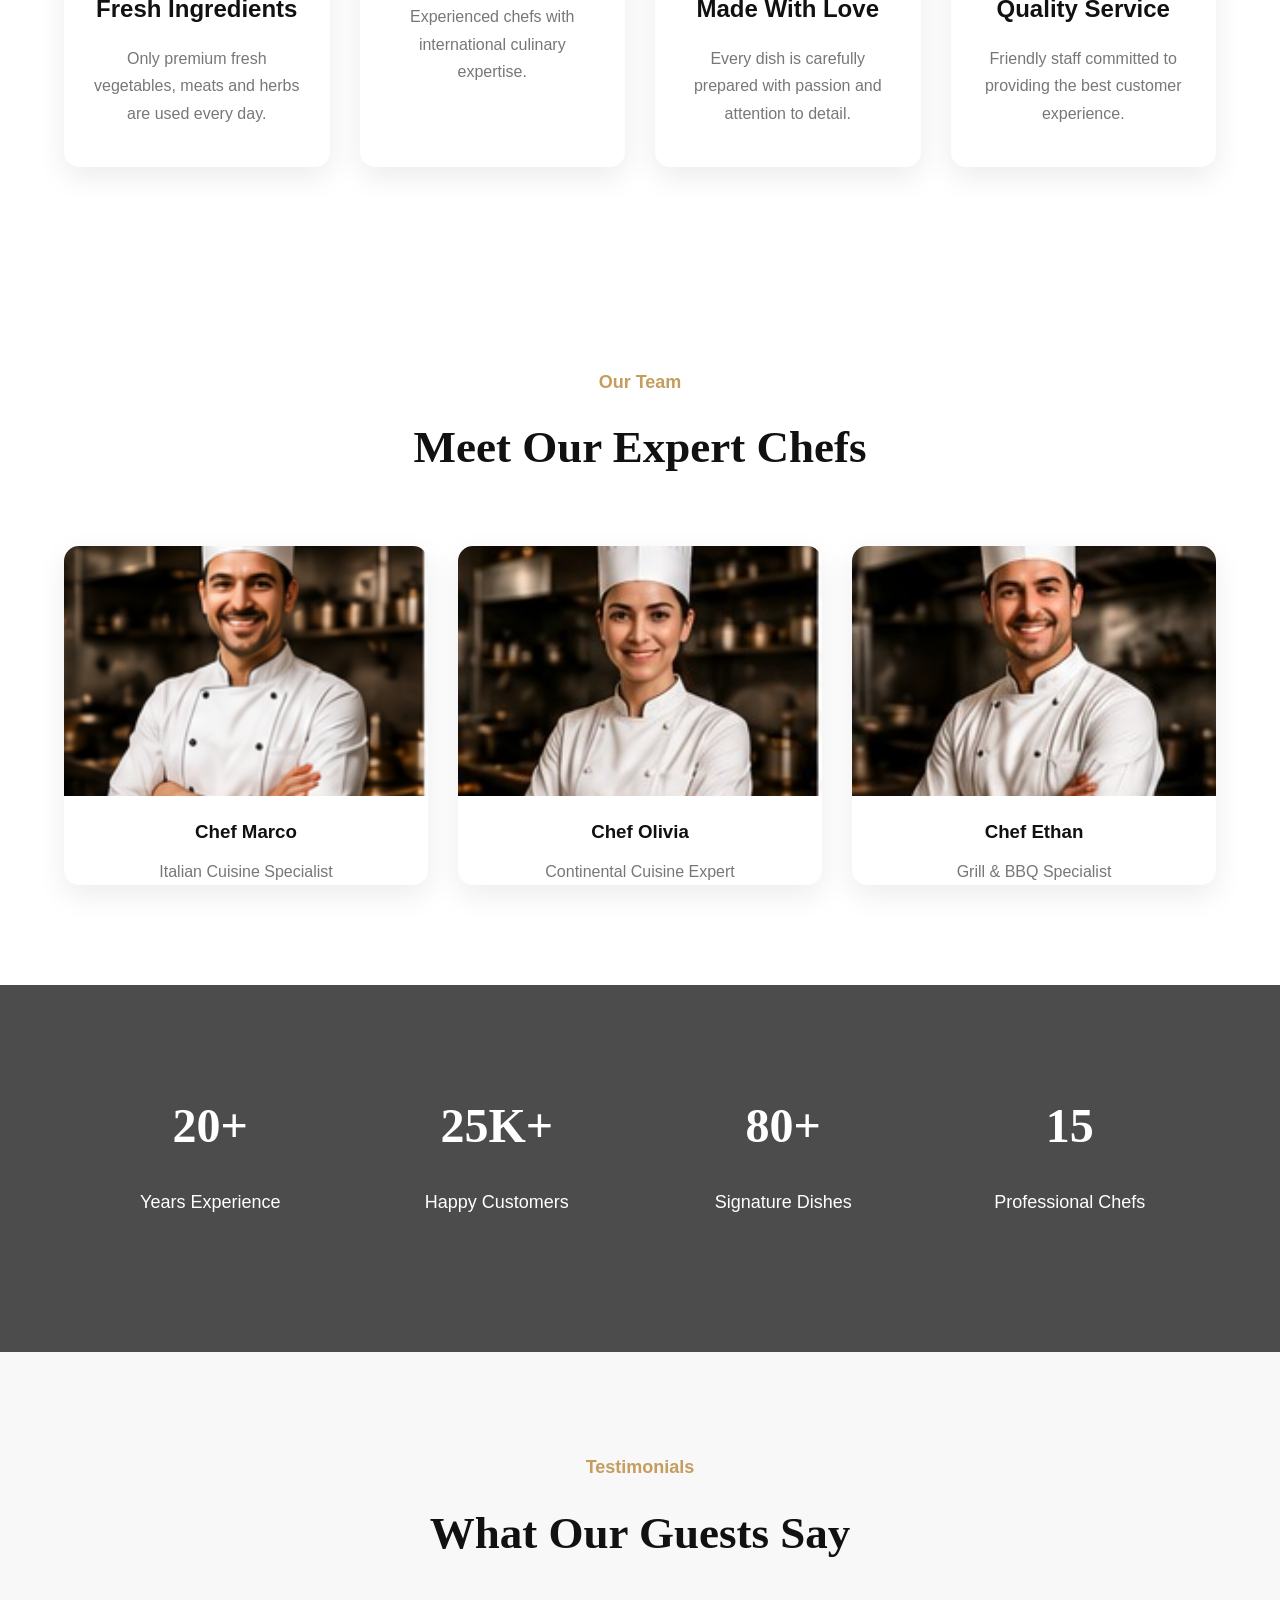
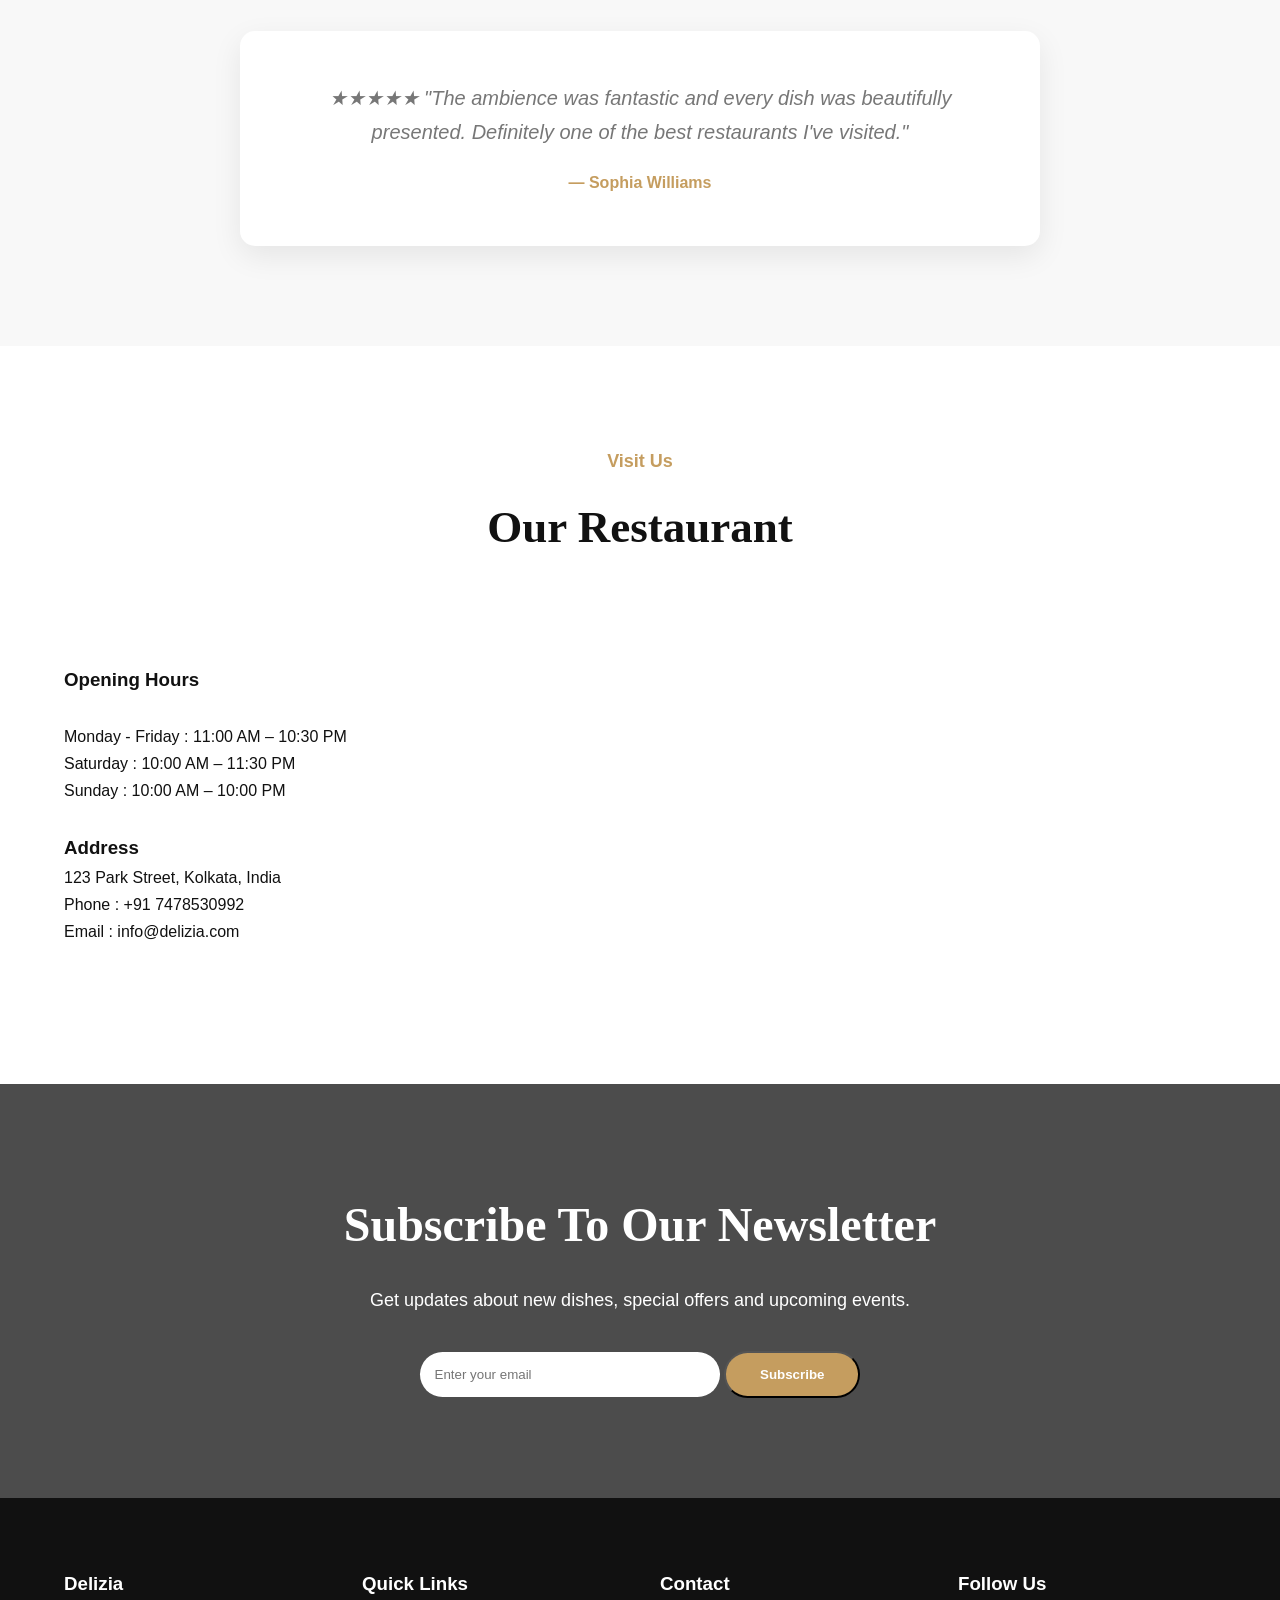
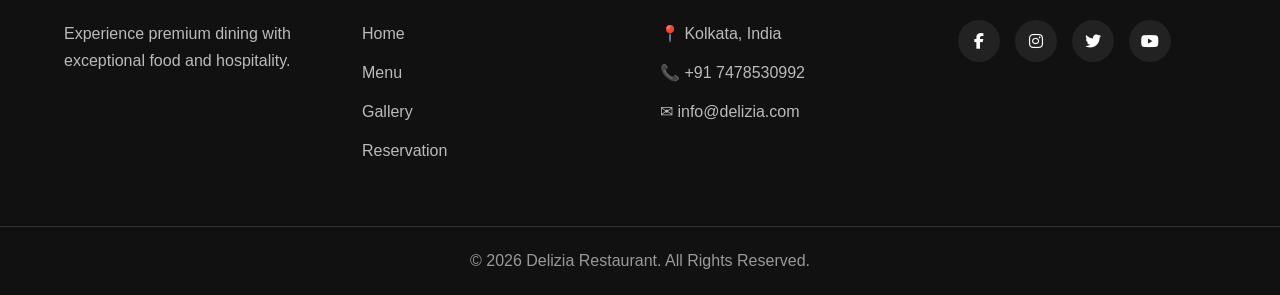
==== commit 07036704: "Update about.html" ====
--- a/about.html
+++ b/about.html
@@ -100,7 +100,7 @@
 
 <div>
 
-<img src="images/about/about-1.jpg" alt="Restaurant Story">
+<img src="about-1.jpg" alt="Restaurant Story">
 
 </div>
 
